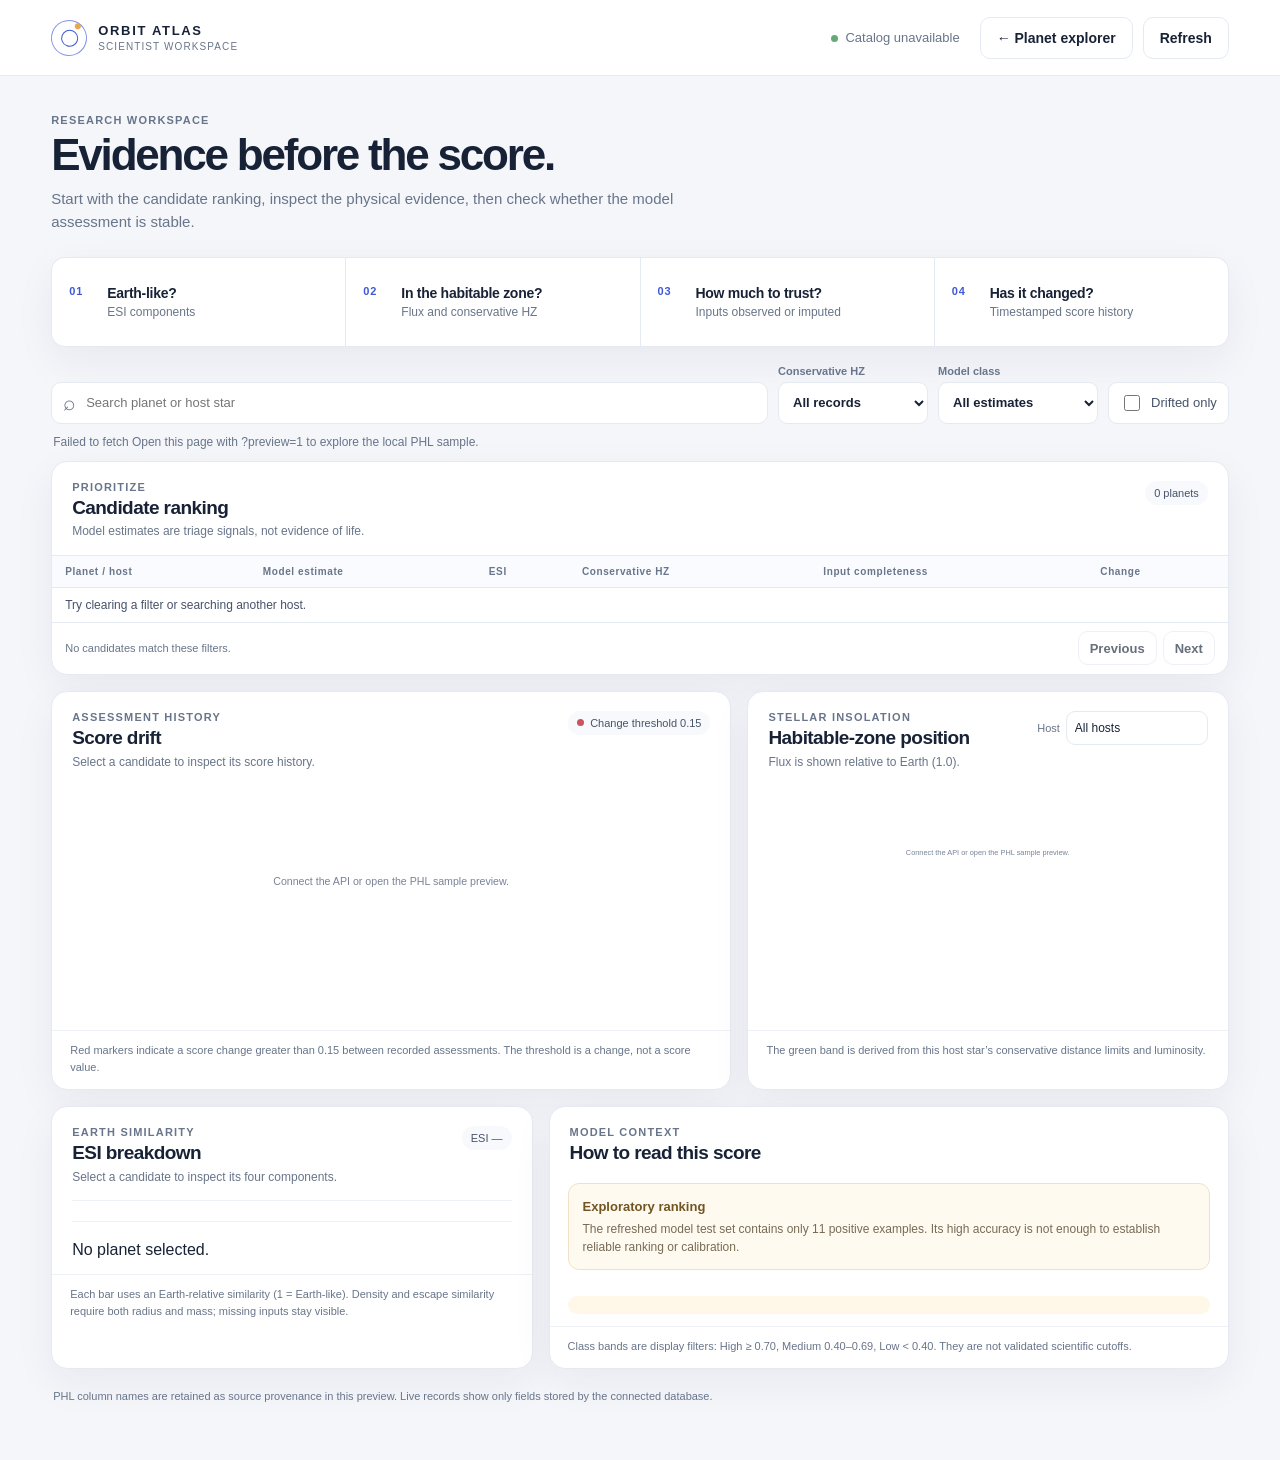
==== frontend/scientist.html @ 0920ae6b "Publish combined project changes Co-authored-by: Copilot <223556219+Copilot@users.noreply.github.com" ====
<!doctype html>
<html lang="en">
<head>
  <meta charset="utf-8">
  <meta name="viewport" content="width=device-width, initial-scale=1">
  <meta name="theme-color" content="#f4f6fa">
  <title>Scientist workspace — Orbit Atlas</title>
  <link rel="stylesheet" href="css/style.css?v=orbit-atlas-5">
  <link rel="stylesheet" href="css/scientist.css?v=4">
  <script src="js/scientist.js?v=4" defer></script>
</head>
<body class="scientist-page">
  <a class="skip-link" href="#research-main">Skip to research dashboard</a>
  <header class="topbar scientist-topbar">
    <a class="brand" href="index.html" aria-label="Orbit Atlas home">
      <span class="brand-mark" aria-hidden="true"><span></span></span>
      <span><strong>ORBIT ATLAS</strong><small>SCIENTIST WORKSPACE</small></span>
    </a>
    <div class="topbar-actions">
      <span id="researchState" class="catalog-state">Connecting to catalog</span>
      <a class="button button-secondary" href="index.html">← Planet explorer</a>
      <button class="button button-secondary" id="researchRefresh" type="button">Refresh</button>
    </div>
  </header>

  <main id="research-main" class="research-shell">
    <div class="research-hero">
      <div>
        <p class="eyebrow">RESEARCH WORKSPACE</p>
        <h1>Evidence before the score.</h1>
        <p>Start with the candidate ranking, inspect the physical evidence, then check whether the model assessment is stable.</p>
      </div>
      <div class="preview-notice" id="researchPreviewNotice" hidden><span class="preview-dot" aria-hidden="true"></span>PHL catalog sample · model scores calculated locally</div>
    </div>

    <section class="question-strip" aria-label="Four scientific questions">
      <div><span>01</span><strong>Earth-like?</strong><small>ESI components</small></div>
      <div><span>02</span><strong>In the habitable zone?</strong><small>Flux and conservative HZ</small></div>
      <div><span>03</span><strong>How much to trust?</strong><small>Inputs observed or imputed</small></div>
      <div><span>04</span><strong>Has it changed?</strong><small>Timestamped score history</small></div>
    </section>

    <section class="research-toolbar" aria-label="Candidate filters">
      <label class="research-search" for="candidateSearch"><span aria-hidden="true">⌕</span><input id="candidateSearch" type="search" placeholder="Search planet or host star" autocomplete="off"></label>
      <label class="filter-field" for="hzFilter"><span>Conservative HZ</span><select id="hzFilter"><option value="all">All records</option><option value="1">Inside</option><option value="0">Outside</option><option value="unknown">Unknown</option></select></label>
      <label class="filter-field" for="scoreFilter"><span>Model class</span><select id="scoreFilter"><option value="all">All estimates</option><option value="high">High · ≥ 0.70</option><option value="medium">Medium · 0.40–0.69</option><option value="low">Low · &lt; 0.40</option><option value="unscored">Not scored</option></select></label>
      <label class="filter-check" for="driftOnly"><input id="driftOnly" type="checkbox"><span>Drifted only</span></label>
    </section>

    <div id="researchStatus" class="research-status" role="status" aria-live="polite"></div>

    <section class="candidate-panel research-panel" aria-labelledby="candidateTitle">
      <div class="panel-heading">
        <div><p class="eyebrow">PRIORITIZE</p><h2 id="candidateTitle">Candidate ranking</h2><p>Model estimates are triage signals, not evidence of life.</p></div>
        <span class="result-count" id="resultCount">— planets</span>
      </div>
      <div class="table-scroll">
        <table class="candidate-table">
          <thead><tr><th scope="col">Planet / host</th><th scope="col">Model estimate</th><th scope="col">ESI</th><th scope="col">Conservative HZ</th><th scope="col">Input completeness</th><th scope="col">Change</th></tr></thead>
          <tbody id="candidateRows"><tr><td colspan="6">Loading records…</td></tr></tbody>
        </table>
      </div>
      <div class="table-footer"><span id="pageSummary">—</span><div><button class="button button-secondary button-small" id="pagePrevious" type="button">Previous</button><button class="button button-secondary button-small" id="pageNext" type="button">Next</button></div></div>
    </section>

    <section class="research-grid" aria-label="Selected planet evidence">
      <section class="research-panel drift-panel" aria-labelledby="driftTitle">
        <div class="panel-heading">
          <div><p class="eyebrow">ASSESSMENT HISTORY</p><h2 id="driftTitle">Score drift</h2><p id="driftSubtitle">Select a candidate to inspect its score history.</p></div>
          <span class="threshold-chip"><i aria-hidden="true"></i>Change threshold 0.15</span>
        </div>
        <div id="driftChart" class="chart-frame" role="img" aria-label="Habitability score timeline"></div>
        <p class="chart-footnote" id="driftNote">Red markers indicate a score change greater than 0.15 between recorded assessments. The threshold is a change, not a score value.</p>
      </section>

      <section class="research-panel hz-panel" aria-labelledby="hzTitle">
        <div class="panel-heading">
          <div><p class="eyebrow">STELLAR INSOLATION</p><h2 id="hzTitle">Habitable-zone position</h2><p id="hzSubtitle">Flux is shown relative to Earth (1.0).</p></div>
          <label class="compact-select" for="hostFilter"><span>Host</span><input id="hostFilter" type="search" list="hostOptions" value="All hosts" aria-label="Filter flux plot by host star"><datalist id="hostOptions"></datalist></label>
        </div>
        <div id="hzChart" class="chart-frame" role="img" aria-label="Planet flux compared with conservative habitable-zone range"></div>
        <p class="chart-footnote" id="hzNote">The green band is derived from this host star’s conservative distance limits and luminosity.</p>
      </section>

      <section class="research-panel esi-panel" aria-labelledby="esiTitle">
        <div class="panel-heading">
          <div><p class="eyebrow">EARTH SIMILARITY</p><h2 id="esiTitle">ESI breakdown</h2><p id="esiSubtitle">Select a candidate to inspect its four components.</p></div>
          <span class="result-count" id="esiScore">ESI —</span>
        </div>
        <dl id="planetRecord" class="planet-record"></dl>
        <div id="esiBars" class="esi-bars"></div>
        <p class="chart-footnote">Each bar uses an Earth-relative similarity (1 = Earth-like). Density and escape similarity require both radius and mass; missing inputs stay visible.</p>
      </section>

      <section class="research-panel trust-panel" aria-labelledby="trustTitle">
        <div class="panel-heading"><div><p class="eyebrow">MODEL CONTEXT</p><h2 id="trustTitle">How to read this score</h2></div></div>
        <div class="trust-callout"><strong>Exploratory ranking</strong><p>The refreshed model test set contains only 11 positive examples. Its high accuracy is not enough to establish reliable ranking or calibration.</p></div>
        <div class="distribution" id="scoreDistribution" aria-label="Model score distribution"></div>
        <p class="coverage-note" id="esiCoverage"></p>
        <p class="chart-footnote">Class bands are display filters: High ≥ 0.70, Medium 0.40–0.69, Low &lt; 0.40. They are not validated scientific cutoffs.</p>
      </section>
    </section>
    <footer class="research-footer">PHL column names are retained as source provenance in this preview. Live records show only fields stored by the connected database.</footer>
  </main>
</body>
</html>
---- frontend/css/style.css ----
:root {
  color-scheme: light;
  --page: #f4f6fa;
  --surface: #ffffff;
  --surface-soft: #f8f9fc;
  --ink: #182236;
  --muted: #68758a;
  --muted-strong: #46536a;
  --line: #e5e9f1;
  --accent: #4059d6;
  --accent-strong: #3048bf;
  --accent-soft: #edf0ff;
  --good: #187548;
  --warn: #925d0a;
  --bad: #b33a42;
  --space: #070d1d;
  --space-edge: #121c35;
  --shadow: 0 14px 40px rgba(26, 39, 72, 0.06);
  font-family: -apple-system, BlinkMacSystemFont, "Segoe UI", sans-serif;
  color: var(--ink);
  background: var(--page);
  font-synthesis: none;
  text-rendering: optimizeLegibility;
}

* { box-sizing: border-box; }
html { min-width: 320px; scroll-behavior: smooth; }
body { margin: 0; min-height: 100vh; background: var(--page); }
button, input, select { font: inherit; }
button { color: inherit; }
button:disabled { opacity: .5; cursor: not-allowed; }
[hidden] { display: none !important; }

.skip-link {
  position: fixed; z-index: 50; top: 10px; left: 10px; padding: 12px 16px;
  border-radius: 10px; background: var(--ink); color: white; transform: translateY(-150%);
}
.skip-link:focus { transform: translateY(0); }

.topbar {
  width: 100%; min-width: 0; min-height: 76px; padding: 0 clamp(18px, 4vw, 56px); display: flex; align-items: center;
  justify-content: space-between; gap: 20px; background: var(--surface); border-bottom: 1px solid var(--line);
}
.brand { display: inline-flex; align-items: center; gap: 11px; color: inherit; text-decoration: none; }
.brand-mark {
  width: 36px; height: 36px; display: grid; place-items: center; border: 1.5px solid #8594e8;
  border-radius: 50%; position: relative; transform: rotate(-25deg);
}
.brand-mark::before { content: ""; width: 15px; height: 15px; border: 1.5px solid var(--accent); border-radius: 50%; }
.brand-mark span { position: absolute; width: 6px; height: 6px; right: 1px; top: 7px; border-radius: 50%; background: #e8a74a; }
.brand strong, .brand small { display: block; }
.brand strong { font-size: 13px; letter-spacing: .13em; }
.brand small { margin-top: 3px; color: var(--muted); font-size: 10px; letter-spacing: .11em; }
.topbar-actions { min-width: 0; max-width: 100%; display: flex; align-items: center; justify-content: flex-end; gap: 10px; }
.catalog-state { margin-right: 10px; color: var(--muted); font-size: 13px; }
.catalog-state::before { content: ""; width: 7px; height: 7px; margin-right: 7px; display: inline-block; border-radius: 50%; background: #65a979; }
.catalog-state.is-offline::before { background: #c08031; }
.button {
  min-height: 42px; display: inline-flex; align-items: center; justify-content: center; gap: 7px;
  padding: 0 16px; border: 1px solid transparent; border-radius: 10px; font-size: 14px;
  font-weight: 600; text-decoration: none; cursor: pointer; transition: background-color .18s ease, border-color .18s ease, transform .18s ease;
}
.button:active { transform: scale(.98); }
.button-primary { color: #fff; background: var(--accent); }
.button-primary:hover { background: var(--accent-strong); }
.button-secondary { color: var(--ink); background: var(--surface); border-color: var(--line); }
.button-secondary:hover { background: var(--surface-soft); border-color: #cbd3e2; }
.button:disabled { cursor: wait; opacity: .65; }

.app-shell {
  width: min(1500px, 100%); margin: 0 auto; padding: 30px clamp(18px, 4vw, 56px) 48px;
  display: grid; grid-template-columns: minmax(230px, 278px) minmax(0, 1fr); gap: 26px; align-items: start;
}
.browser-panel, .detail-card { background: var(--surface); border: 1px solid var(--line); border-radius: 16px; box-shadow: var(--shadow); }
.browser-panel { position: sticky; top: 18px; padding: 20px 16px 18px; }
.section-heading, .planet-list-heading { display: flex; justify-content: space-between; align-items: center; }
.eyebrow, .list-label { margin: 0; color: var(--muted); font-size: 11px; font-weight: 700; letter-spacing: .11em; }
.section-heading h2 { margin: 5px 0 0; font-size: 21px; letter-spacing: -.025em; }
.count-pill, .subtle-count { color: var(--muted); font-size: 12px; }
.count-pill { padding: 4px 8px; border-radius: 999px; background: var(--surface-soft); }
.search-field { height: 42px; margin: 20px 0 22px; padding: 0 11px; display: flex; align-items: center; gap: 8px; border: 1px solid var(--line); border-radius: 10px; background: var(--surface-soft); }
.search-icon { color: var(--muted); font-size: 23px; line-height: 1; transform: rotate(-20deg); }
.search-field input { width: 100%; min-width: 0; border: 0; outline: 0; background: transparent; color: var(--ink); font-size: 13px; }
.search-field input::placeholder { color: #818da0; }
.list-label { margin: 0 0 9px 8px; }
.system-list, .planet-list { display: grid; gap: 4px; }
.system-option, .planet-option {
  width: 100%; min-height: 48px; display: flex; align-items: center; gap: 11px; padding: 7px 9px;
  border: 0; border-radius: 10px; background: transparent; text-align: left; cursor: pointer;
}
.system-option:hover, .planet-option:hover { background: var(--surface-soft); }
.system-option[aria-pressed="true"], .planet-option[aria-pressed="true"] { background: var(--accent-soft); }
.system-symbol { width: 32px; height: 32px; flex: 0 0 auto; display: grid; place-items: center; border-radius: 50%; background: #fff2d9; color: #98631a; font-size: 15px; }
.system-copy, .planet-copy { min-width: 0; flex: 1; }
.system-name, .planet-name { display: block; overflow: hidden; color: var(--ink); font-size: 13px; font-weight: 600; text-overflow: ellipsis; white-space: nowrap; }
.system-count, .planet-meta { display: block; margin-top: 3px; color: var(--muted); font-size: 12px; }
.browser-divider { height: 1px; margin: 18px 0; background: var(--line); }
.planet-list-heading { margin: 0 4px 8px 0; }
.planet-option { min-height: 42px; padding-left: 12px; }
.planet-symbol { width: 9px; height: 9px; flex: 0 0 auto; border-radius: 50%; background: var(--planet-color, #7586df); box-shadow: 0 0 0 4px color-mix(in srgb, var(--planet-color, #7586df) 15%, transparent); }
.planet-option[aria-pressed="true"] .planet-name { color: var(--accent-strong); }
.browser-note { margin: 17px 6px 0; color: var(--muted); font-size: 12px; line-height: 1.5; }
.empty-list { padding: 12px 8px; color: var(--muted); font-size: 13px; line-height: 1.5; }

.workspace { min-width: 0; }
.preview-notice { width: fit-content; margin: 0 0 13px; padding: 6px 10px; display: flex; align-items: center; gap: 7px; border: 1px solid #eadfc6; border-radius: 999px; background: #fff9ed; color: #775e33; font-size: 12px; }
.preview-dot { width: 7px; height: 7px; border-radius: 50%; background: #d29b43; }
.system-header { min-height: 82px; margin-bottom: 18px; display: flex; justify-content: space-between; align-items: end; gap: 20px; }
.system-header h1 { margin: 5px 0; font-size: clamp(26px, 3vw, 36px); line-height: 1.12; letter-spacing: -.045em; font-weight: 650; }
.system-summary { margin: 0; color: var(--muted); font-size: 14px; }
.star-facts { display: flex; flex-wrap: wrap; justify-content: flex-end; gap: 7px; }
.fact-chip { padding: 7px 10px; border: 1px solid var(--line); border-radius: 999px; color: var(--muted-strong); background: var(--surface); font-size: 12px; white-space: nowrap; }

.map-card { overflow: hidden; padding: 18px 20px 14px; border-radius: 18px; color: #eff3ff; background: linear-gradient(145deg, var(--space-edge), var(--space) 64%); box-shadow: 0 20px 48px rgba(14, 24, 54, .15); }
.map-topline { display: flex; align-items: center; justify-content: space-between; gap: 12px; }
.map-topline .eyebrow { color: #9daac6; }
.map-topline h2 { margin: 4px 0 0; font-size: 16px; font-weight: 600; letter-spacing: -.01em; }
.map-key { display: inline-flex; align-items: center; gap: 7px; color: #c3cce0; font-size: 12px; }
.sun-key { width: 8px; height: 8px; border-radius: 50%; background: #ffd27b; box-shadow: 0 0 12px #ffd27b; }
.orbit-map { width: min(100%, 630px); aspect-ratio: 1.12 / 1; margin: 5px auto 0; position: relative; isolation: isolate; overflow: hidden; background: radial-gradient(ellipse at 50% 52%, rgba(41, 62, 108, .22), transparent 56%); }
.orbit-map::before { content: ""; position: absolute; inset: 0; z-index: -1; opacity: .23; background-image: radial-gradient(1px 1px at 12% 28%, #dbe5ff 45%, transparent 100%), radial-gradient(1px 1px at 73% 21%, #c1d4ff 45%, transparent 100%), radial-gradient(1px 1px at 34% 78%, #fff 45%, transparent 100%), radial-gradient(1px 1px at 88% 70%, #dbe5ff 45%, transparent 100%), radial-gradient(1px 1px at 55% 13%, #fff 45%, transparent 100%), radial-gradient(1px 1px at 18% 66%, #fff 45%, transparent 100%); }
.star-glow { width: 106px; height: 106px; position: absolute; z-index: 1; left: 50%; top: 50%; border-radius: 50%; transform: translate(-50%, -50%); background: radial-gradient(circle, rgba(255, 198, 103, .2), rgba(255, 184, 70, .07) 45%, transparent 72%); }
.star-body { width: 31px; height: 31px; position: absolute; z-index: 3; left: 50%; top: 50%; display: grid; place-items: center; border-radius: 50%; transform: translate(-50%, -50%); background: radial-gradient(circle at 34% 30%, #fff7ca, #ffc869 53%, #cf7735); box-shadow: 0 0 20px rgba(255, 196, 101, .8), 0 0 54px rgba(255, 191, 85, .35); }
.star-body span { width: 43px; height: 43px; display: block; border: 1px solid rgba(255, 217, 157, .52); border-radius: 50%; }
.star-name-on-map { position: absolute; z-index: 2; left: 50%; top: calc(50% + 31px); transform: translateX(-50%); color: #f9dca9; font-size: 11px; letter-spacing: .04em; white-space: nowrap; }
.orbit-tracks { position: absolute; inset: 0; }
.orbit-motion { position: absolute; left: 50%; top: 50%; aspect-ratio: 1; border: 1px solid rgba(183, 198, 233, .19); border-radius: 50%; transform: translate(-50%, -50%); }
.orbit-motion.is-selected { border-color: rgba(157, 180, 255, .68); box-shadow: 0 0 22px rgba(111, 137, 235, .08); }
.orbit-spinner { width: 100%; height: 100%; position: absolute; inset: 0; border-radius: 50%; animation: orbit var(--orbit-duration, 90s) var(--orbit-delay, 0s) linear infinite; }
.orbit-spinner.is-paused { animation-play-state: paused; }
@keyframes orbit { to { transform: rotate(360deg); } }
.orbit-marker { width: 44px; height: 44px; position: absolute; left: 50%; top: 0; padding: 0; display: grid; place-items: center; border: 0; border-radius: 50%; transform: translate(-50%, -50%); background: transparent; cursor: pointer; }
.planet-core { width: var(--planet-size, 12px); height: var(--planet-size, 12px); display: block; border: 1px solid rgba(255,255,255,.72); border-radius: 50%; background: radial-gradient(circle at 32% 28%, color-mix(in srgb, var(--planet-color) 56%, white), var(--planet-color) 58%, color-mix(in srgb, var(--planet-color) 65%, #171d2d)); box-shadow: 0 0 0 3px rgba(9, 15, 33, .86); transition: box-shadow .18s ease, transform .18s ease; }
.orbit-marker:hover .planet-core, .orbit-marker:focus-visible .planet-core { transform: scale(1.3); box-shadow: 0 0 0 5px rgba(158, 179, 255, .32), 0 0 14px var(--planet-color); }
.orbit-marker[aria-pressed="true"] .planet-core { box-shadow: 0 0 0 5px rgba(165, 184, 255, .28), 0 0 18px var(--planet-color); }
.map-empty { position: absolute; left: 50%; top: 50%; width: min(80%, 300px); transform: translate(-50%, -50%); color: #bdc8dc; text-align: center; font-size: 14px; line-height: 1.6; }
.map-caption { display: flex; justify-content: space-between; gap: 12px; padding-top: 11px; border-top: 1px solid rgba(220, 230, 255, .12); color: #b0bdd5; font-size: 12px; }
.caption-dot { width: 7px; height: 7px; margin-right: 6px; display: inline-block; border-radius: 50%; background: #a7b8ff; }

.detail-card { margin-top: 16px; overflow: hidden; }
.detail-main { min-height: 120px; padding: 20px 22px; display: flex; align-items: center; gap: 16px; }
.planet-avatar { width: 52px; height: 52px; flex: 0 0 auto; display: grid; place-items: center; border-radius: 50%; background: #f1f3fb; }
.planet-avatar span { width: var(--planet-size, 27px); height: var(--planet-size, 27px); border: 1px solid rgba(28, 39, 62, .12); border-radius: 50%; background: radial-gradient(circle at 33% 27%, color-mix(in srgb, var(--planet-color, #9aabe9) 48%, white), var(--planet-color, #9aabe9) 58%, color-mix(in srgb, var(--planet-color, #9aabe9) 65%, #30384b)); }
.planet-heading { min-width: 0; flex: 1; }
.planet-heading h2 { margin: 3px 0 3px; overflow-wrap: anywhere; font-size: 23px; line-height: 1.2; letter-spacing: -.035em; }
.planet-subtitle { margin: 0; color: var(--muted); font-size: 13px; }
.habitability { min-width: 138px; padding-left: 18px; display: flex; flex-direction: column; align-items: flex-end; border-left: 1px solid var(--line); text-align: right; }
.habitability-label { color: var(--muted); font-size: 10px; font-weight: 700; letter-spacing: .1em; }
.habitability strong { margin: 3px 0 0; color: var(--accent-strong); font-size: 26px; font-variant-numeric: tabular-nums; letter-spacing: -.04em; }
.habitability > span:last-child { color: var(--muted-strong); font-size: 12px; }
.detail-footer { min-height: 60px; padding: 13px 22px; display: flex; justify-content: space-between; align-items: center; gap: 16px; border-top: 1px solid var(--line); background: #fcfcfe; }
.measurements { display: flex; flex-wrap: wrap; gap: 8px; }
.measure-chip { min-width: 90px; padding-right: 12px; border-right: 1px solid var(--line); }
.measure-chip:last-child { border-right: 0; }
.measure-label { display: block; color: var(--muted); font-size: 10px; letter-spacing: .04em; }
.measure-value { display: block; margin-top: 3px; color: var(--ink); font-size: 13px; font-weight: 600; font-variant-numeric: tabular-nums; }
.detail-actions { display: flex; flex: 0 0 auto; gap: 8px; }
.button-small { min-height: 36px; padding: 0 11px; font-size: 13px; }
.button-danger { color: var(--bad); border-color: #efd7d9; }
.button-danger:hover { background: #fff6f6; }
.app-status { min-height: 20px; margin: 9px 3px 0; color: var(--muted-strong); font-size: 13px; }
.app-status.is-error { color: var(--bad); }
.empty-state { padding: 24px; text-align: center; }
.empty-orbit { color: #7183dd; font-size: 38px; }
.empty-state h2 { margin: 8px 0 4px; font-size: 18px; }
.empty-state p { margin: 0; color: var(--muted); font-size: 13px; line-height: 1.5; }

.planet-dialog { width: min(560px, calc(100vw - 28px)); max-width: none; max-height: min(90vh, 820px); padding: 0; overflow: auto; border: 1px solid var(--line); border-radius: 18px; color: var(--ink); background: var(--surface); box-shadow: 0 24px 90px rgba(9, 20, 45, .25); }
.planet-dialog::backdrop { background: rgba(12, 20, 39, .48); }
.planet-dialog form { padding: 23px; }
.dialog-header { margin-bottom: 20px; display: flex; justify-content: space-between; align-items: flex-start; }
.dialog-header h2 { margin: 4px 0 0; font-size: 24px; letter-spacing: -.03em; }
.icon-button { width: 40px; height: 40px; border: 1px solid var(--line); border-radius: 50%; background: var(--surface); color: var(--muted-strong); font-size: 23px; cursor: pointer; }
.icon-button:hover { background: var(--surface-soft); }
.form-field { min-width: 0; margin-bottom: 14px; display: flex; flex-direction: column; gap: 7px; color: var(--ink); font-size: 13px; font-weight: 600; }
.form-field > span { display: inline; color: var(--muted); font-weight: 400; }
.form-field input, .form-field select { width: 100%; min-height: 43px; padding: 0 11px; border: 1px solid #d8deea; border-radius: 9px; outline: 0; color: var(--ink); background: var(--surface); font-weight: 400; }
.form-field input:focus-visible, .form-field select:focus-visible { border-color: var(--accent); box-shadow: 0 0 0 3px rgba(64, 89, 214, .16); }
.form-grid { display: grid; grid-template-columns: repeat(2, minmax(0, 1fr)); gap: 0 14px; }
.form-error { min-height: 18px; margin: 0; color: var(--bad); font-size: 13px; }
.dialog-actions { margin-top: 15px; display: flex; justify-content: flex-end; gap: 9px; }

:focus-visible { outline: 3px solid #6f83ed; outline-offset: 3px; }
@media (prefers-reduced-motion: reduce) {
  *, *::before, *::after { scroll-behavior: auto !important; animation-duration: .01ms !important; animation-iteration-count: 1 !important; transition-duration: .01ms !important; }
}
@media (max-width: 900px) {
  .app-shell { grid-template-columns: 220px minmax(0, 1fr); gap: 16px; }
  .system-header { align-items: flex-start; flex-direction: column; gap: 11px; }
  .star-facts { justify-content: flex-start; }
  .detail-main { padding: 17px; gap: 12px; }
  .detail-footer { padding: 12px 16px; }
}
@media (max-width: 680px) {
  .topbar { min-height: 66px; flex-wrap: wrap; padding: 11px 16px; }
  .brand-mark { width: 32px; height: 32px; }
  .topbar-actions { gap: 7px; flex-wrap: wrap; }
  .catalog-state { display: none; }
  .button { min-height: 44px; padding: 0 12px; font-size: 14px; }
  .app-shell { width: 100%; min-width: 0; max-width: 100vw; padding: 18px 14px 32px; grid-template-columns: minmax(0, 1fr); gap: 16px; }
  .browser-panel { position: static; padding: 15px 13px; }
  .search-field { margin: 13px 0 16px; }
  .system-list, .planet-list { display: flex; overflow-x: auto; padding: 0 1px 6px; scroll-snap-type: x proximity; }
  .system-option { width: 178px; min-width: 178px; scroll-snap-align: start; }
  .planet-option { width: auto; min-width: 138px; scroll-snap-align: start; }
  .browser-divider { margin: 11px 0; }
  .browser-note { margin-top: 8px; }
  .system-header h1 { font-size: 28px; }
  .map-card { padding: 16px 12px 12px; border-radius: 15px; }
  .orbit-map { aspect-ratio: 1 / 1; }
  .map-caption { font-size: 11px; }
  .detail-main { flex-wrap: wrap; padding: 15px; }
  .planet-avatar { width: 44px; height: 44px; }
  .planet-heading h2 { font-size: 20px; }
  .habitability { min-width: 100%; padding: 10px 0 0; flex-direction: row; align-items: baseline; justify-content: flex-start; gap: 8px; border-left: 0; border-top: 1px solid var(--line); text-align: left; }
  .habitability strong { margin: 0; font-size: 20px; }
  .detail-footer { align-items: flex-start; flex-direction: column; }
  .measurements { gap: 11px 6px; }
  .measure-chip { min-width: 78px; }
  .planet-dialog form { padding: 18px; }
}
@media (max-width: 390px) {
  .topbar-actions { width: 100%; justify-content: flex-start; gap: 6px; }
  .topbar-actions .button { min-width: 0; flex: 1 1 28%; padding: 0 6px; font-size: 12px; line-height: 1.15; white-space: normal; }
  .topbar { gap: 8px; }
  .button { min-height: 44px; }
  .button-secondary { padding: 0 10px; }
  .button-primary { padding: 0 10px; }
  .map-caption { flex-direction: column; gap: 5px; }
  .form-grid { grid-template-columns: 1fr; }
}
---- frontend/css/scientist.css ----
.scientist-page { background: #f4f6fa; }
.scientist-topbar { position: sticky; z-index: 10; top: 0; }
.research-shell { width: min(1480px, 100%); margin: 0 auto; padding: 38px clamp(18px, 4vw, 56px) 55px; }
.research-hero { display: flex; align-items: flex-end; justify-content: space-between; gap: 24px; margin-bottom: 23px; }
.research-hero h1 { margin: 6px 0 9px; font-size: clamp(30px, 4vw, 44px); line-height: 1.05; letter-spacing: -.05em; }
.research-hero > div:first-child > p:last-child { max-width: 650px; margin: 0; color: var(--muted); font-size: 15px; line-height: 1.55; }
.research-hero .preview-notice { flex: 0 0 auto; margin-bottom: 4px; }
.question-strip { display: grid; grid-template-columns: repeat(4,minmax(0,1fr)); gap: 1px; overflow: hidden; margin: 0 0 18px; border: 1px solid var(--line); border-radius: 14px; background: var(--line); box-shadow: var(--shadow); }
.question-strip > div { min-height: 88px; padding: 15px 17px; display: grid; grid-template-columns: 28px 1fr; grid-template-rows: auto auto; column-gap: 10px; align-content: center; background: var(--surface); }
.question-strip > div > span { grid-row: 1 / span 2; align-self: start; color: var(--accent); font-size: 11px; font-weight: 700; letter-spacing: .08em; }
.question-strip strong { font-size: 14px; letter-spacing: -.02em; }
.question-strip small { margin-top: 4px; color: var(--muted); font-size: 12px; }
.research-toolbar { margin-bottom: 11px; display: flex; flex-wrap: wrap; align-items: end; gap: 10px; }
.research-search { min-width: min(260px,100%); flex: 1; height: 42px; padding: 0 11px; display: flex; align-items: center; gap: 8px; border: 1px solid var(--line); border-radius: 10px; background: var(--surface); }
.research-search > span { color: var(--muted); font-size: 21px; }
.research-search input { width: 100%; min-width: 0; border: 0; outline: 0; color: var(--ink); background: transparent; font-size: 13px; }
.filter-field { min-width: 150px; display: grid; gap: 5px; color: var(--muted); font-size: 11px; font-weight: 600; }
.filter-field select, .compact-select select { min-height: 42px; padding: 0 10px; border: 1px solid var(--line); border-radius: 9px; color: var(--ink); background: var(--surface); font-size: 13px; }
.filter-check { min-height: 42px; padding: 0 11px; display: flex; align-items: center; gap: 8px; border: 1px solid var(--line); border-radius: 9px; background: var(--surface); color: var(--muted-strong); font-size: 13px; }
.filter-check input { width: 16px; height: 16px; accent-color: var(--accent); }
.research-status { min-height: 20px; margin: 0 2px 6px; color: var(--muted); font-size: 12px; }
.research-panel { min-width: 0; overflow: hidden; border: 1px solid var(--line); border-radius: 16px; background: var(--surface); box-shadow: var(--shadow); }
.candidate-panel { margin-bottom: 16px; }
.panel-heading { padding: 19px 20px 14px; display: flex; align-items: flex-start; justify-content: space-between; gap: 15px; }
.panel-heading h2 { margin: 4px 0 4px; font-size: 19px; line-height: 1.2; letter-spacing: -.03em; }
.panel-heading p:not(.eyebrow) { margin: 0; color: var(--muted); font-size: 12px; line-height: 1.45; }
.result-count, .threshold-chip { flex: 0 0 auto; padding: 6px 9px; border-radius: 999px; color: var(--muted-strong); background: var(--surface-soft); font-size: 11px; }
.table-scroll { overflow-x: auto; }
.candidate-table { width: 100%; border-collapse: collapse; white-space: nowrap; font-size: 12px; }
.candidate-table th { padding: 10px 13px; border-top: 1px solid var(--line); border-bottom: 1px solid var(--line); color: var(--muted); background: #fafbfe; text-align: left; font-size: 10px; font-weight: 700; letter-spacing: .06em; }
.candidate-table td { padding: 10px 13px; border-bottom: 1px solid #edf0f5; color: var(--muted-strong); vertical-align: middle; }
.candidate-table tbody tr:last-child td { border-bottom: 0; }
.candidate-table tbody tr:hover { background: #fafbff; }
.candidate-name { display: inline-flex; min-width: 160px; flex-direction: column; align-items: flex-start; gap: 2px; padding: 1px 0; border: 0; background: transparent; text-align: left; cursor: pointer; }
.candidate-name strong { color: var(--ink); font-size: 13px; }
.candidate-name span { color: var(--muted); font-size: 11px; }
.score-cell { color: var(--ink) !important; font-weight: 700; font-variant-numeric: tabular-nums; }
.score-badge, .hz-badge, .completeness-badge, .drift-badge { display: inline-flex; align-items: center; gap: 5px; padding: 4px 7px; border-radius: 999px; font-size: 10px; font-weight: 600; }
.score-high, .hz-inside, .complete-high { color: #176443; background: #e9f6ef; }
.score-medium { color: #805813; background: #fff5df; }
.score-low, .hz-outside { color: #5c6680; background: #eff1f6; }
.score-unscored, .hz-unknown, .complete-low { color: #737d91; background: #f2f3f6; }
.complete-medium { color: #805813; background: #fff5df; }
.drift-badge { color: #9e3841; background: #fff0f0; }
.drift-quiet { color: #7d8799; background: #f5f6f9; }
.table-footer { min-height: 52px; padding: 8px 13px; display: flex; align-items: center; justify-content: space-between; border-top: 1px solid var(--line); color: var(--muted); font-size: 11px; }
.table-footer > div { display: flex; gap: 6px; }
.button-small { min-height: 34px; }
.research-grid { display: grid; grid-template-columns: repeat(12,minmax(0,1fr)); gap: 16px; align-items: stretch; }
.drift-panel { grid-column: span 7; }
.hz-panel { grid-column: span 5; }
.esi-panel { grid-column: span 5; }
.trust-panel { grid-column: span 7; }
.threshold-chip { display: flex; align-items: center; gap: 6px; }
.threshold-chip i { width: 7px; height: 7px; border-radius: 50%; background: #ca5360; }
.chart-frame { min-height: 245px; padding: 2px 12px 8px; }
.chart-frame svg { width: 100%; height: auto; overflow: visible; }
.chart-footnote { margin: 0; padding: 11px 18px 14px; border-top: 1px solid #edf0f5; color: var(--muted); font-size: 11px; line-height: 1.5; }
.compact-select { display: flex; align-items: center; gap: 6px; color: var(--muted); font-size: 11px; }
.compact-select input { width: 142px; min-height: 34px; padding: 0 8px; border: 1px solid var(--line); border-radius: 9px; color: var(--ink); background: var(--surface); font-size: 12px; }
.esi-bars { padding: 4px 20px 15px; display: grid; gap: 13px; }
.planet-record { margin: 0 20px 15px; padding: 10px 0; display: grid; grid-template-columns: repeat(4,minmax(0,1fr)); gap: 10px 12px; border-top: 1px solid #edf0f5; border-bottom: 1px solid #edf0f5; }
.planet-record > div { min-width: 0; }
.planet-record dt { color: var(--muted); font-size: 9px; font-weight: 700; letter-spacing: .06em; text-transform: uppercase; }
.planet-record dd { overflow: hidden; margin: 4px 0 0; color: var(--ink); font-size: 11px; font-weight: 600; text-overflow: ellipsis; white-space: nowrap; }
.esi-row { display: grid; grid-template-columns: minmax(108px, 1fr) minmax(80px, 2fr) 46px; gap: 10px; align-items: center; }
.esi-row label { color: var(--muted-strong); font-size: 12px; }
.esi-track { height: 9px; overflow: hidden; border-radius: 999px; background: #edf0f6; }
.esi-fill { height: 100%; border-radius: inherit; background: linear-gradient(90deg,#98a8f4,#536ad8); }
.esi-value { color: var(--ink); text-align: right; font-size: 12px; font-variant-numeric: tabular-nums; }
.earth-tick { width: 1px; height: 13px; position: relative; top: -11px; margin-bottom: -13px; margin-left: calc(100% - 1px); background: #596581; }
.trust-callout { margin: 0 18px 13px; padding: 13px 14px; border: 1px solid #efe1c7; border-radius: 11px; background: #fffaf0; }
.trust-callout strong { color: #725522; font-size: 13px; }
.trust-callout p { margin: 5px 0 0; color: #776b55; font-size: 12px; line-height: 1.5; }
.distribution { padding: 0 19px 13px; display: grid; grid-template-columns: repeat(3,minmax(0,1fr)); gap: 9px; }
.coverage-note { margin: 0 18px 12px; padding: 9px 11px; border-radius: 9px; color: #765d31; background: #fff8e9; font-size: 11px; line-height: 1.45; }
.dist-card { padding: 11px; border: 1px solid var(--line); border-radius: 10px; }
.dist-card span { display: block; color: var(--muted); font-size: 10px; }
.dist-card strong { display: block; margin-top: 5px; color: var(--ink); font-size: 19px; font-variant-numeric: tabular-nums; }
.research-footer { padding: 19px 2px 0; color: var(--muted); font-size: 11px; line-height: 1.5; }
.svg-label { fill: #788398; font: 11px -apple-system,BlinkMacSystemFont,"Segoe UI",sans-serif; }
.svg-axis { stroke: #dce1eb; stroke-width: 1; }
.svg-grid { stroke: #edf0f5; stroke-width: 1; }
.svg-empty { fill: #788398; font: 13px -apple-system,BlinkMacSystemFont,"Segoe UI",sans-serif; }
.planet-point { cursor: pointer; }
.planet-point:focus { stroke: #283fc0; stroke-width: 3px; outline: none; }
@media (max-width: 960px) {
  .research-shell { padding-top: 27px; }
  .drift-panel, .hz-panel, .esi-panel, .trust-panel { grid-column: span 12; }
  .question-strip { grid-template-columns: repeat(2,minmax(0,1fr)); }
}
@media (max-width: 680px) {
  .research-shell { padding: 22px 14px 36px; }
  .research-hero { align-items: flex-start; flex-direction: column; gap: 14px; }
  .research-hero h1 { font-size: 32px; }
  .question-strip > div { min-height: 80px; padding: 12px; grid-template-columns: 22px 1fr; column-gap: 6px; }
  .question-strip strong { font-size: 12px; }
  .question-strip small { font-size: 10px; }
  .research-toolbar { align-items: stretch; }
  .research-search { min-width: 100%; }
  .filter-field { min-width: calc(50% - 6px); flex: 1; }
  .filter-check { min-height: 38px; }
  .panel-heading { padding: 16px 14px 12px; }
  .candidate-table { min-width: 760px; }
  .chart-frame { min-height: 200px; padding: 2px 5px 6px; }
  .chart-footnote { padding: 10px 14px 13px; }
  .esi-bars { padding-right: 14px; padding-left: 14px; }
  .planet-record { margin-right: 14px; margin-left: 14px; grid-template-columns: repeat(3,minmax(0,1fr)); }
  .esi-row { grid-template-columns: 105px minmax(50px,1fr) 40px; gap: 7px; }
}
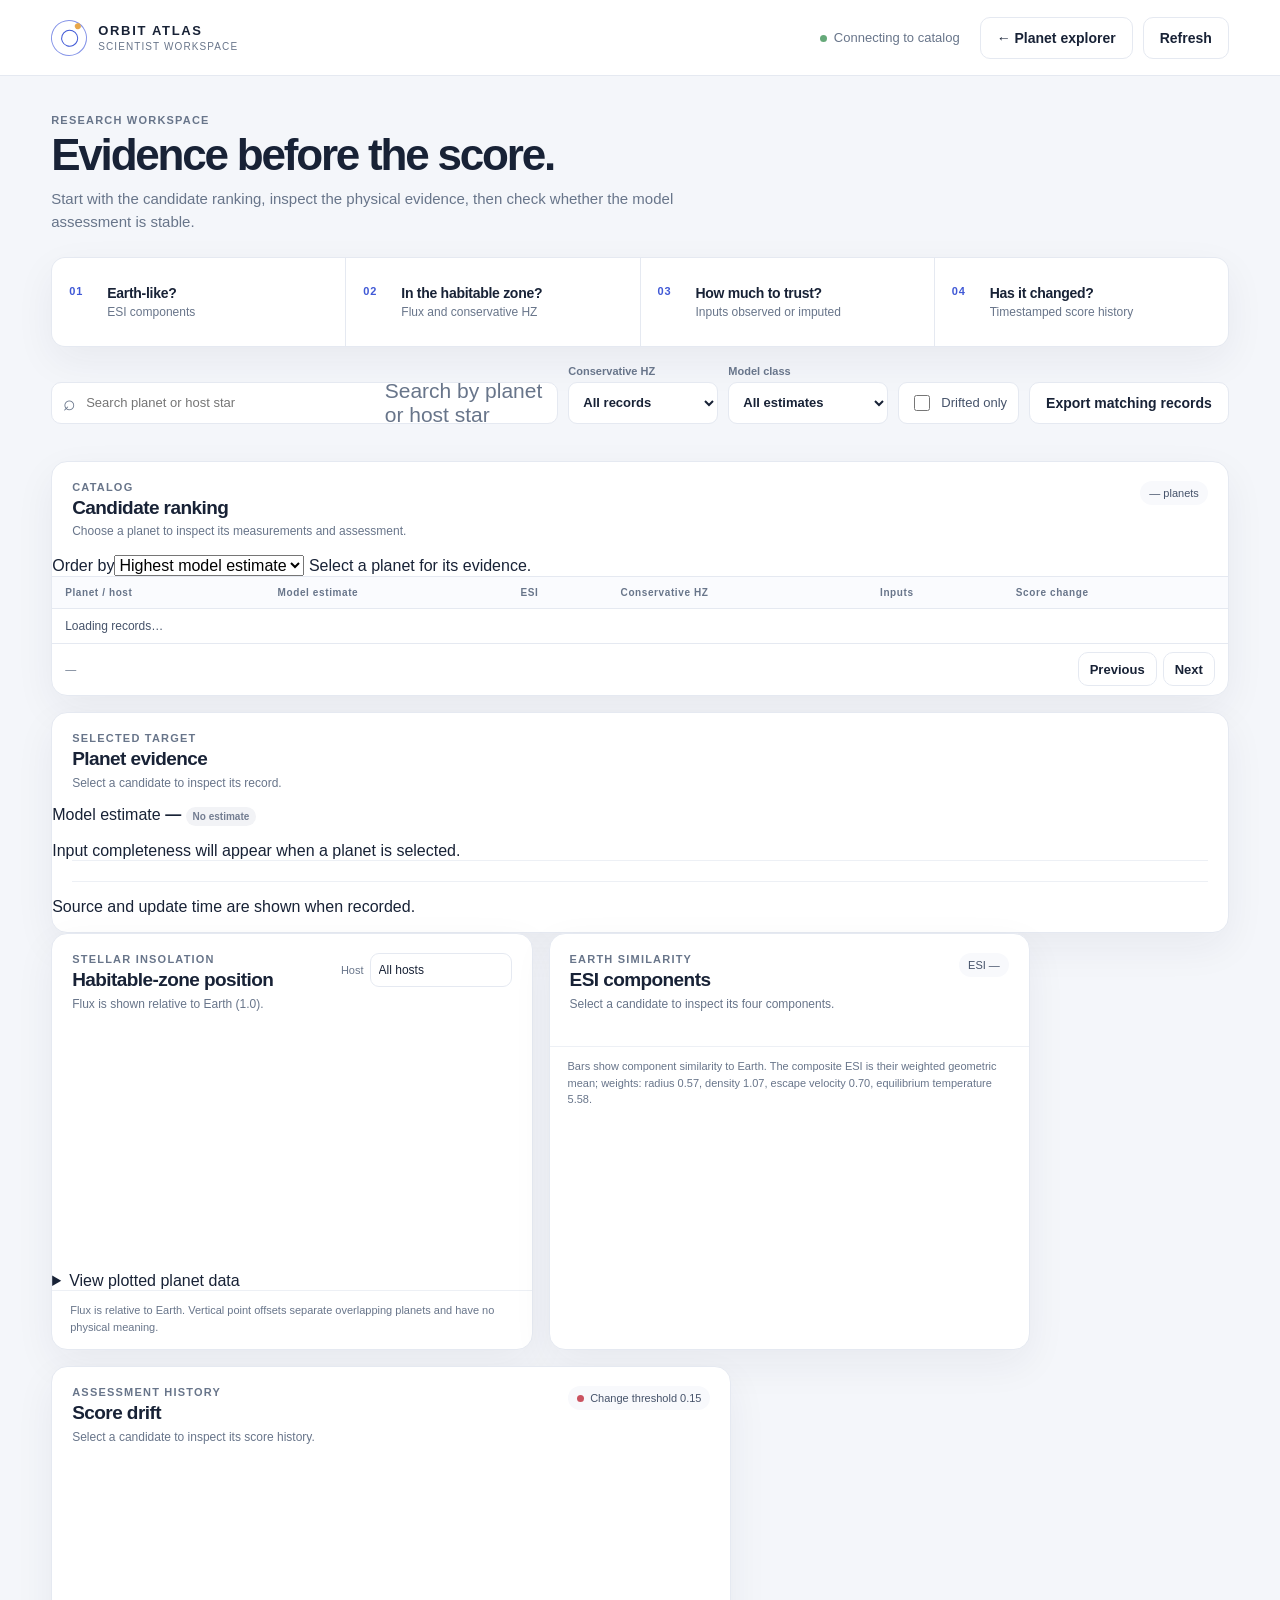
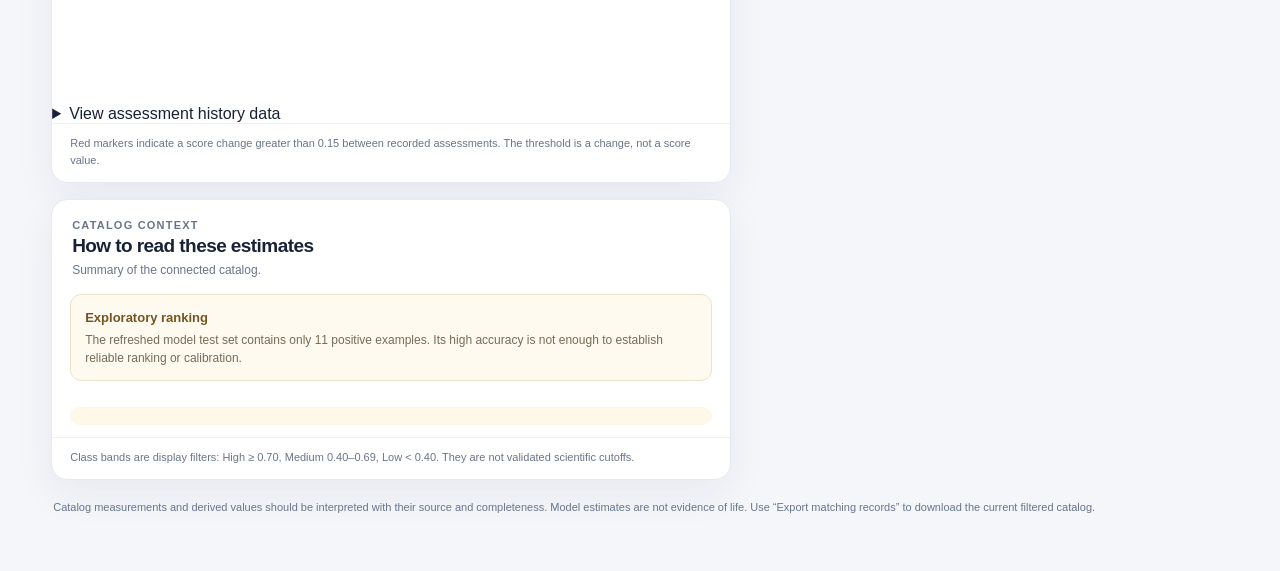
==== commit 3545f6ba: "Add scientist workspace and catalog improvements Co-authored-by: Copilot <223556219+Copilot@users.no" ====
--- a/frontend/scientist.html
+++ b/frontend/scientist.html
@@ -6,8 +6,8 @@
   <meta name="theme-color" content="#f4f6fa">
   <title>Scientist workspace — Orbit Atlas</title>
   <link rel="stylesheet" href="css/style.css?v=orbit-atlas-5">
-  <link rel="stylesheet" href="css/scientist.css?v=4">
-  <script src="js/scientist.js?v=4" defer></script>
+  <link rel="stylesheet" href="css/scientist.css?v=5">
+  <script src="js/scientist.js?v=5" defer></script>
 </head>
 <body class="scientist-page">
   <a class="skip-link" href="#research-main">Skip to research dashboard</a>
@@ -40,67 +40,95 @@
       <div><span>04</span><strong>Has it changed?</strong><small>Timestamped score history</small></div>
     </section>
 
-    <section class="research-toolbar" aria-label="Candidate filters">
-      <label class="research-search" for="candidateSearch"><span aria-hidden="true">⌕</span><input id="candidateSearch" type="search" placeholder="Search planet or host star" autocomplete="off"></label>
+    <section class="research-toolbar" aria-label="Candidate search and filters">
+      <label class="research-search" for="candidateSearch"><span aria-hidden="true">⌕</span><input id="candidateSearch" type="search" placeholder="Search planet or host star" autocomplete="off"><span class="sr-only">Search by planet or host star</span></label>
       <label class="filter-field" for="hzFilter"><span>Conservative HZ</span><select id="hzFilter"><option value="all">All records</option><option value="1">Inside</option><option value="0">Outside</option><option value="unknown">Unknown</option></select></label>
       <label class="filter-field" for="scoreFilter"><span>Model class</span><select id="scoreFilter"><option value="all">All estimates</option><option value="high">High · ≥ 0.70</option><option value="medium">Medium · 0.40–0.69</option><option value="low">Low · &lt; 0.40</option><option value="unscored">Not scored</option></select></label>
       <label class="filter-check" for="driftOnly"><input id="driftOnly" type="checkbox"><span>Drifted only</span></label>
+      <button class="button button-secondary export-button" id="exportCatalog" type="button">Export matching records</button>
     </section>
 
     <div id="researchStatus" class="research-status" role="status" aria-live="polite"></div>
 
-    <section class="candidate-panel research-panel" aria-labelledby="candidateTitle">
-      <div class="panel-heading">
-        <div><p class="eyebrow">PRIORITIZE</p><h2 id="candidateTitle">Candidate ranking</h2><p>Model estimates are triage signals, not evidence of life.</p></div>
-        <span class="result-count" id="resultCount">— planets</span>
-      </div>
-      <div class="table-scroll">
-        <table class="candidate-table">
-          <thead><tr><th scope="col">Planet / host</th><th scope="col">Model estimate</th><th scope="col">ESI</th><th scope="col">Conservative HZ</th><th scope="col">Input completeness</th><th scope="col">Change</th></tr></thead>
-          <tbody id="candidateRows"><tr><td colspan="6">Loading records…</td></tr></tbody>
-        </table>
-      </div>
-      <div class="table-footer"><span id="pageSummary">—</span><div><button class="button button-secondary button-small" id="pagePrevious" type="button">Previous</button><button class="button button-secondary button-small" id="pageNext" type="button">Next</button></div></div>
-    </section>
+    <div class="research-workbench">
+      <section class="candidate-panel research-panel" aria-labelledby="candidateTitle">
+        <div class="panel-heading">
+          <div><p class="eyebrow">CATALOG</p><h2 id="candidateTitle">Candidate ranking</h2><p>Choose a planet to inspect its measurements and assessment.</p></div>
+          <span class="result-count" id="resultCount">— planets</span>
+        </div>
+        <div class="table-tools">
+          <label class="sort-field" for="candidateSort"><span>Order by</span><select id="candidateSort">
+            <option value="score">Highest model estimate</option>
+            <option value="esi">Highest ESI</option>
+            <option value="updated">Recently updated</option>
+            <option value="name">Planet name</option>
+          </select></label>
+          <span class="table-guidance">Select a planet for its evidence.</span>
+        </div>
+        <div class="table-scroll">
+          <table class="candidate-table">
+            <thead><tr><th scope="col">Planet / host</th><th scope="col">Model estimate</th><th scope="col">ESI</th><th scope="col">Conservative HZ</th><th scope="col">Inputs</th><th scope="col">Score change</th></tr></thead>
+            <tbody id="candidateRows"><tr><td colspan="6">Loading records…</td></tr></tbody>
+          </table>
+        </div>
+        <div class="table-footer"><span id="pageSummary">—</span><div><button class="button button-secondary button-small" id="pagePrevious" type="button">Previous</button><button class="button button-secondary button-small" id="pageNext" type="button">Next</button></div></div>
+      </section>
+
+      <aside class="selected-panel research-panel" aria-labelledby="selectedTitle" aria-live="polite">
+        <div class="panel-heading">
+          <div><p class="eyebrow">SELECTED TARGET</p><h2 id="selectedTitle">Planet evidence</h2><p id="selectedHost">Select a candidate to inspect its record.</p></div>
+        </div>
+        <div class="selected-score">
+          <span>Model estimate</span>
+          <strong id="selectedScore">—</strong>
+          <span id="selectedScoreClass" class="score-badge score-unscored">No estimate</span>
+        </div>
+        <dl id="selectedMetrics" class="selected-metrics"></dl>
+        <div id="selectedCompleteness" class="selected-completeness">Input completeness will appear when a planet is selected.</div>
+        <dl id="planetRecord" class="planet-record"></dl>
+        <p id="selectedProvenance" class="selected-provenance">Source and update time are shown when recorded.</p>
+      </aside>
+    </div>
 
     <section class="research-grid" aria-label="Selected planet evidence">
+      <section class="research-panel hz-panel" aria-labelledby="hzTitle">
+        <div class="panel-heading">
+          <div><p class="eyebrow">STELLAR INSOLATION</p><h2 id="hzTitle">Habitable-zone position</h2><p id="hzSubtitle">Flux is shown relative to Earth (1.0).</p></div>
+          <label class="compact-select" for="hostFilter"><span>Host</span><input id="hostFilter" type="search" list="hostOptions" value="All hosts" aria-label="Filter flux plot by host star"><datalist id="hostOptions"></datalist></label>
+        </div>
+        <div id="hzChart" class="chart-frame" role="region" aria-labelledby="hzTitle"></div>
+        <details class="chart-data-details"><summary>View plotted planet data</summary><div id="hzDataTable" class="data-table-wrap"></div></details>
+        <p class="chart-footnote" id="hzNote">Flux is relative to Earth. Vertical point offsets separate overlapping planets and have no physical meaning.</p>
+      </section>
+
+      <section class="research-panel esi-panel" aria-labelledby="esiTitle">
+        <div class="panel-heading">
+          <div><p class="eyebrow">EARTH SIMILARITY</p><h2 id="esiTitle">ESI components</h2><p id="esiSubtitle">Select a candidate to inspect its four components.</p></div>
+          <span class="result-count" id="esiScore">ESI —</span>
+        </div>
+        <div id="esiBars" class="esi-bars"></div>
+        <p class="chart-footnote">Bars show component similarity to Earth. The composite ESI is their weighted geometric mean; weights: radius 0.57, density 1.07, escape velocity 0.70, equilibrium temperature 5.58.</p>
+      </section>
+
       <section class="research-panel drift-panel" aria-labelledby="driftTitle">
         <div class="panel-heading">
           <div><p class="eyebrow">ASSESSMENT HISTORY</p><h2 id="driftTitle">Score drift</h2><p id="driftSubtitle">Select a candidate to inspect its score history.</p></div>
           <span class="threshold-chip"><i aria-hidden="true"></i>Change threshold 0.15</span>
         </div>
-        <div id="driftChart" class="chart-frame" role="img" aria-label="Habitability score timeline"></div>
+        <div id="driftChart" class="chart-frame" role="region" aria-labelledby="driftTitle"></div>
+        <details class="chart-data-details"><summary>View assessment history data</summary><div id="driftDataTable" class="data-table-wrap"></div></details>
         <p class="chart-footnote" id="driftNote">Red markers indicate a score change greater than 0.15 between recorded assessments. The threshold is a change, not a score value.</p>
       </section>
 
-      <section class="research-panel hz-panel" aria-labelledby="hzTitle">
-        <div class="panel-heading">
-          <div><p class="eyebrow">STELLAR INSOLATION</p><h2 id="hzTitle">Habitable-zone position</h2><p id="hzSubtitle">Flux is shown relative to Earth (1.0).</p></div>
-          <label class="compact-select" for="hostFilter"><span>Host</span><input id="hostFilter" type="search" list="hostOptions" value="All hosts" aria-label="Filter flux plot by host star"><datalist id="hostOptions"></datalist></label>
-        </div>
-        <div id="hzChart" class="chart-frame" role="img" aria-label="Planet flux compared with conservative habitable-zone range"></div>
-        <p class="chart-footnote" id="hzNote">The green band is derived from this host star’s conservative distance limits and luminosity.</p>
-      </section>
-
-      <section class="research-panel esi-panel" aria-labelledby="esiTitle">
-        <div class="panel-heading">
-          <div><p class="eyebrow">EARTH SIMILARITY</p><h2 id="esiTitle">ESI breakdown</h2><p id="esiSubtitle">Select a candidate to inspect its four components.</p></div>
-          <span class="result-count" id="esiScore">ESI —</span>
-        </div>
-        <dl id="planetRecord" class="planet-record"></dl>
-        <div id="esiBars" class="esi-bars"></div>
-        <p class="chart-footnote">Each bar uses an Earth-relative similarity (1 = Earth-like). Density and escape similarity require both radius and mass; missing inputs stay visible.</p>
-      </section>
-
       <section class="research-panel trust-panel" aria-labelledby="trustTitle">
-        <div class="panel-heading"><div><p class="eyebrow">MODEL CONTEXT</p><h2 id="trustTitle">How to read this score</h2></div></div>
+        <div class="panel-heading"><div><p class="eyebrow">CATALOG CONTEXT</p><h2 id="trustTitle">How to read these estimates</h2><p id="distributionScope">Summary of the connected catalog.</p></div></div>
         <div class="trust-callout"><strong>Exploratory ranking</strong><p>The refreshed model test set contains only 11 positive examples. Its high accuracy is not enough to establish reliable ranking or calibration.</p></div>
         <div class="distribution" id="scoreDistribution" aria-label="Model score distribution"></div>
         <p class="coverage-note" id="esiCoverage"></p>
         <p class="chart-footnote">Class bands are display filters: High ≥ 0.70, Medium 0.40–0.69, Low &lt; 0.40. They are not validated scientific cutoffs.</p>
       </section>
     </section>
-    <footer class="research-footer">PHL column names are retained as source provenance in this preview. Live records show only fields stored by the connected database.</footer>
+    <footer class="research-footer">Catalog measurements and derived values should be interpreted with their source and completeness. Model estimates are not evidence of life. Use “Export matching records” to download the current filtered catalog.</footer>
   </main>
 </body>
 </html>
--- a/frontend/css/scientist.css
+++ b/frontend/css/scientist.css
@@ -26,6 +26,11 @@
 .panel-heading p:not(.eyebrow) { margin: 0; color: var(--muted); font-size: 12px; line-height: 1.45; }
 .result-count, .threshold-chip { flex: 0 0 auto; padding: 6px 9px; border-radius: 999px; color: var(--muted-strong); background: var(--surface-soft); font-size: 11px; }
 .table-scroll { overflow-x: auto; }
+.data-table-wrap { overflow-x: auto; }
+.history-table { width: 100%; border-collapse: collapse; font-size: 12px; }
+.history-table th { padding: 9px 12px; border-bottom: 1px solid var(--line); color: var(--muted); background: #fafbfe; text-align: left; font-size: 10px; font-weight: 700; }
+.history-table td { padding: 9px 12px; border-bottom: 1px solid #edf0f5; color: var(--muted-strong); vertical-align: top; }
+.history-table tbody tr:last-child td { border-bottom: 0; }
 .candidate-table { width: 100%; border-collapse: collapse; white-space: nowrap; font-size: 12px; }
 .candidate-table th { padding: 10px 13px; border-top: 1px solid var(--line); border-bottom: 1px solid var(--line); color: var(--muted); background: #fafbfe; text-align: left; font-size: 10px; font-weight: 700; letter-spacing: .06em; }
 .candidate-table td { padding: 10px 13px; border-bottom: 1px solid #edf0f5; color: var(--muted-strong); vertical-align: middle; }
